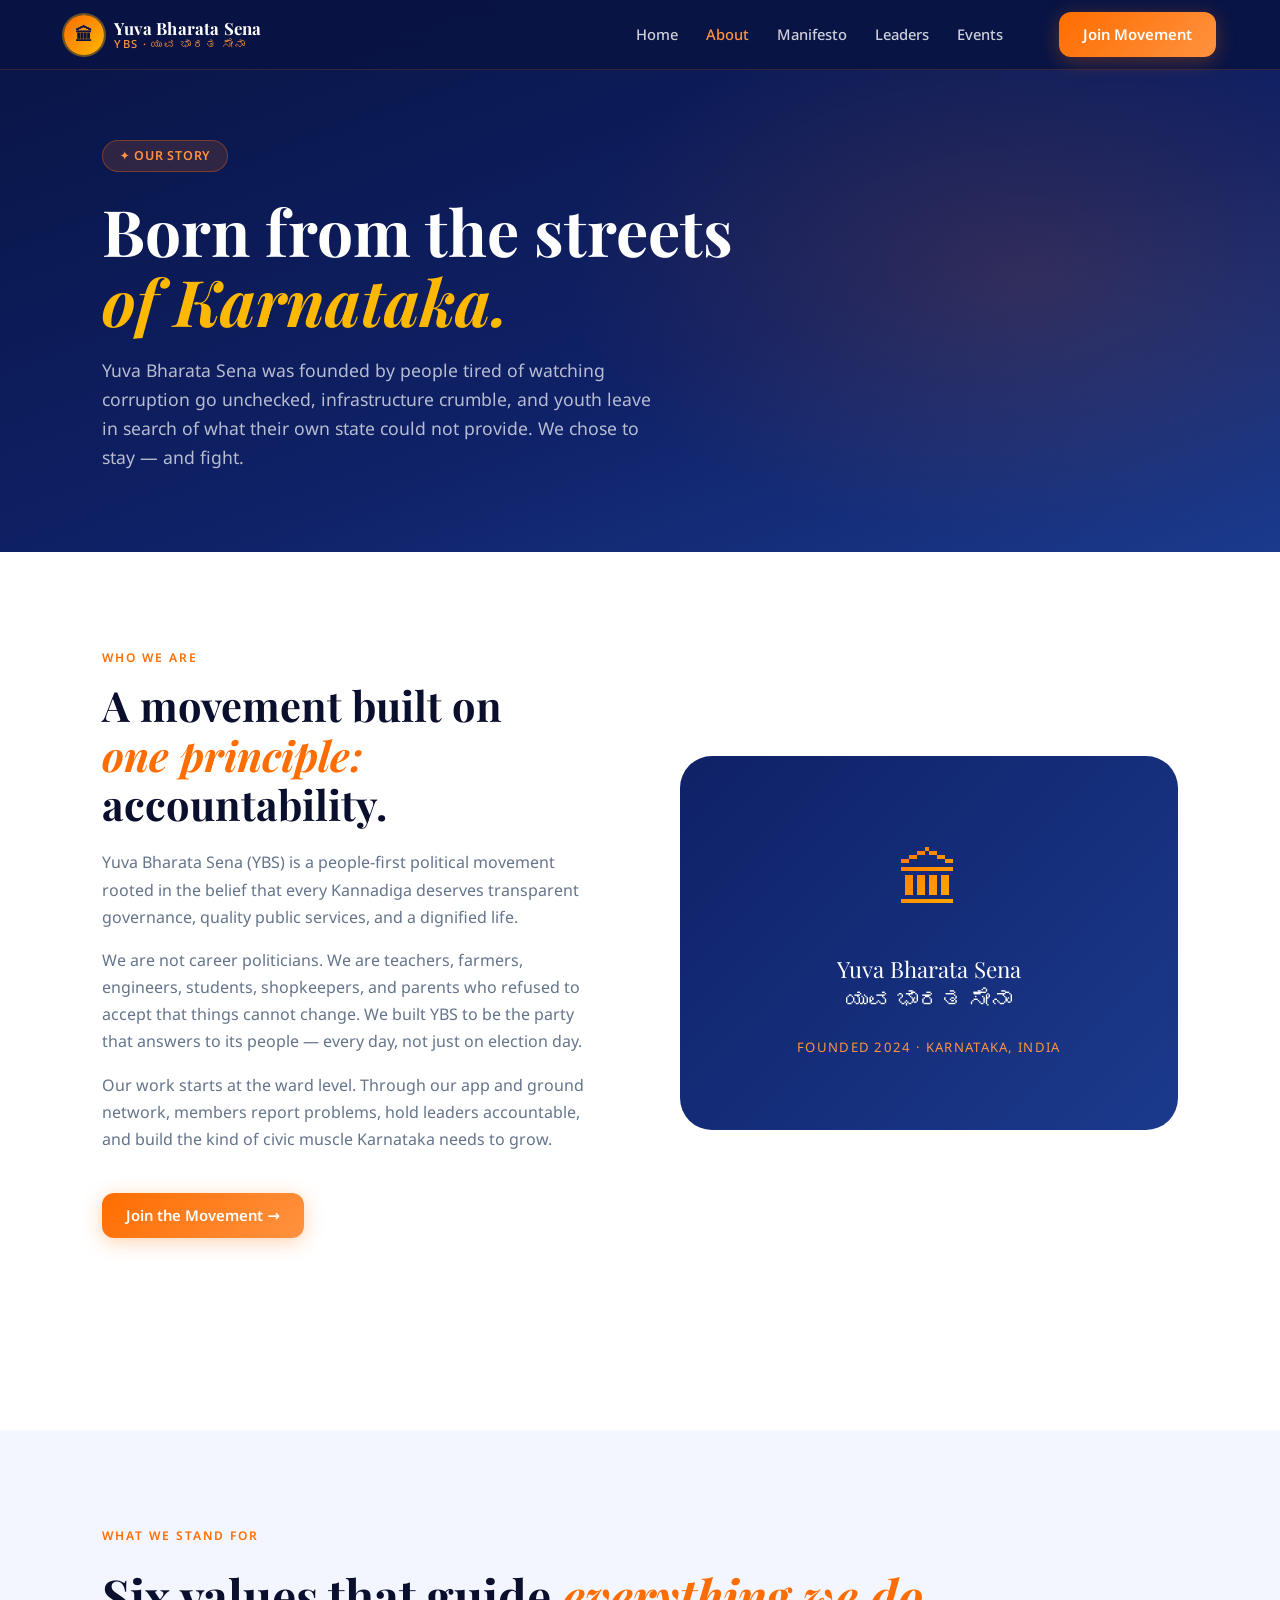
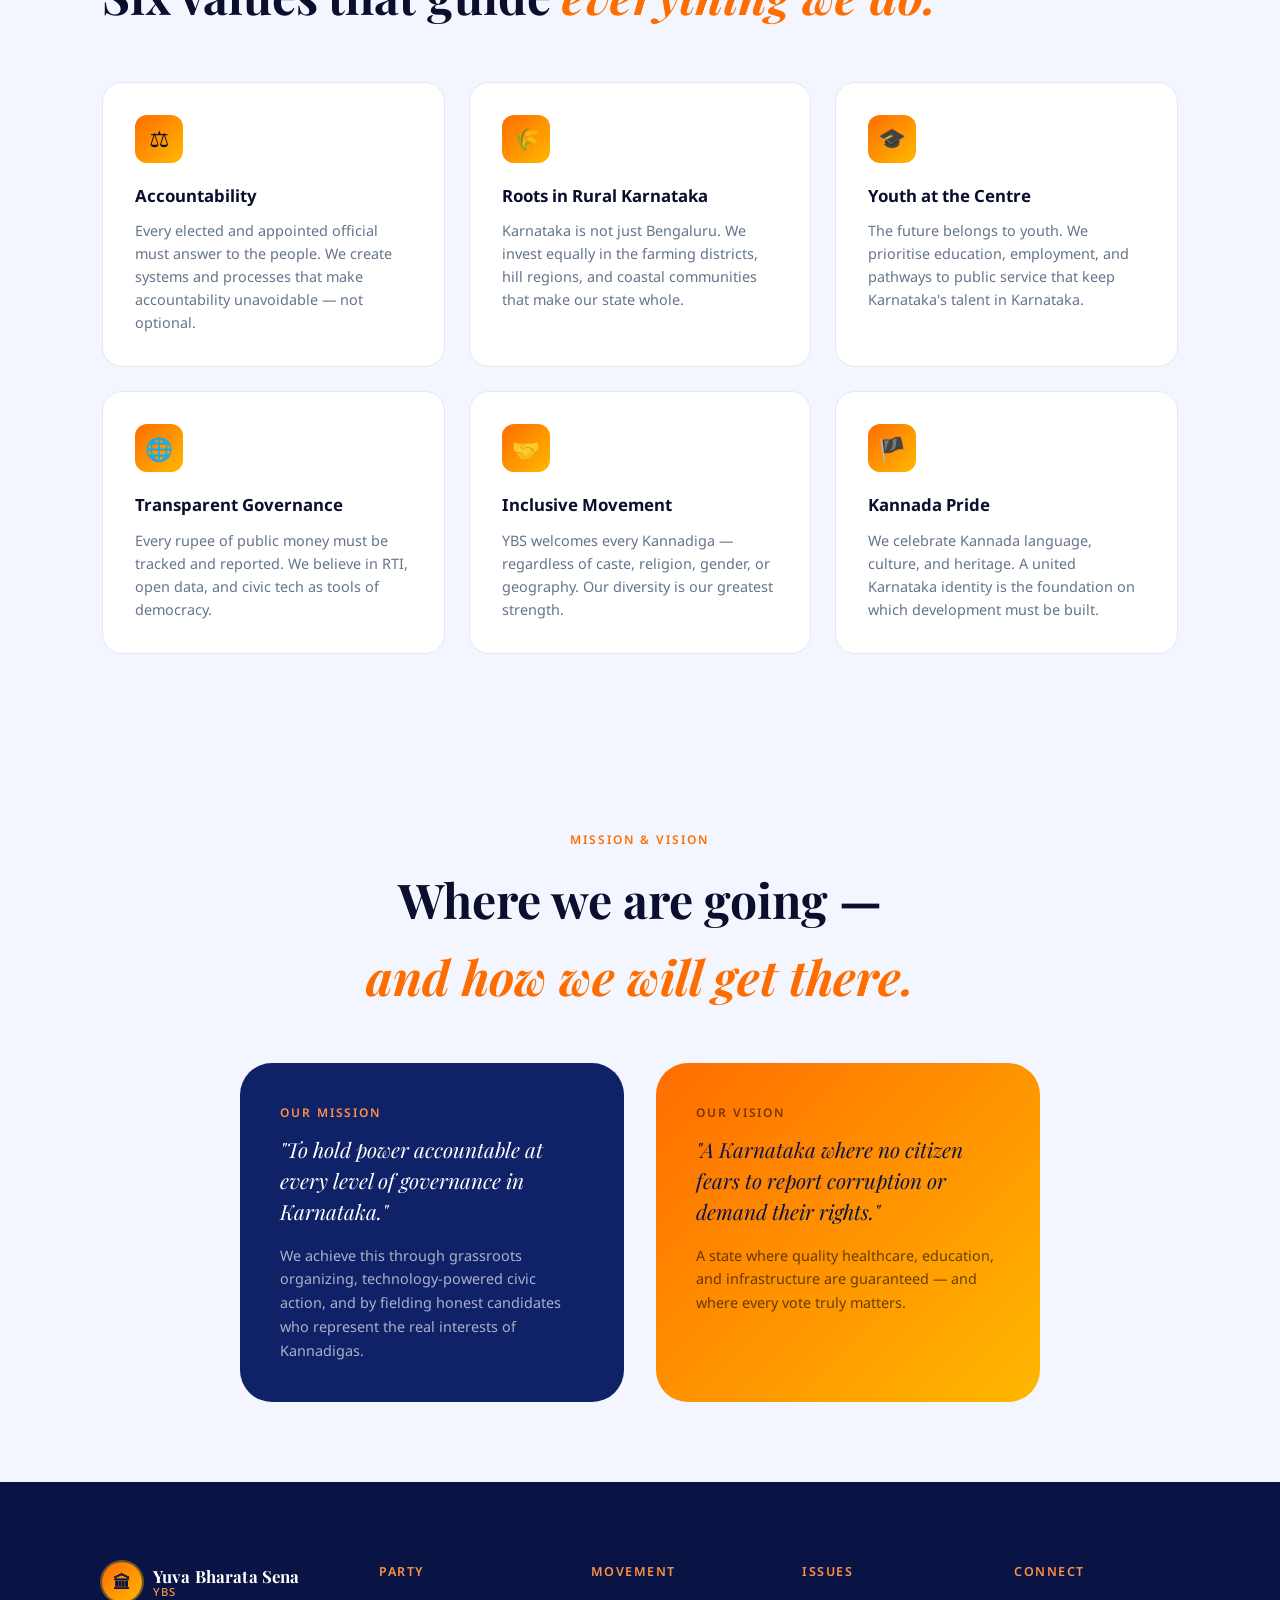
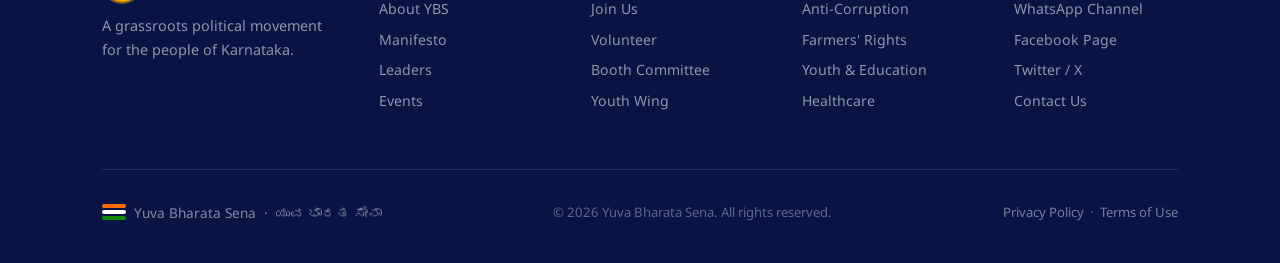
==== docs/about.html @ c2938c95 "Add initial GitHub Pages site for YBS Add README and a complete /docs GitHub Pages site for Yuva Bha" ====
﻿<!DOCTYPE html>
<html lang="en">
<head>
  <meta charset="UTF-8"/>
  <meta name="viewport" content="width=device-width, initial-scale=1.0"/>
  <title>About — Yuva Bharata Sena</title>
  <meta name="description" content="Learn about Yuva Bharata Sena — our history, mission, and the values that make us a different kind of political movement."/>
  <link rel="stylesheet" href="global.css"/>
  <link rel="stylesheet" href="pages.css"/>
  <link rel="preconnect" href="https://fonts.googleapis.com"/>
  <link href="https://fonts.googleapis.com/css2?family=Playfair+Display:ital,wght@0,700;1,400&family=Noto+Sans:wght@300;400;500;600;700&display=swap" rel="stylesheet"/>
</head>
<body>

  <!-- NAV -->
  <nav class="nav" id="mainNav">
    <a href="index.html" class="nav-logo">
      <div class="nav-logo-emblem">🏛</div>
      <div class="nav-logo-text">
        <span class="nav-logo-name">Yuva Bharata Sena</span>
        <span class="nav-logo-abbr">YBS · ಯುವ ಭಾರತ ಸೇನಾ</span>
      </div>
    </a>
    <ul class="nav-links">
      <li><a href="index.html">Home</a></li>
      <li><a href="about.html" class="active">About</a></li>
      <li><a href="manifesto.html">Manifesto</a></li>
      <li><a href="leaders.html">Leaders</a></li>
      <li><a href="events.html">Events</a></li>
    </ul>
    <div class="nav-cta">
      <a href="join.html" class="btn-primary">Join Movement</a>
    </div>
    <button class="hamburger" id="hamburger">&#9776;</button>
  </nav>

  <!-- PAGE HERO -->
  <section class="page-hero">
    <div class="page-hero-content">
      <span class="hero-badge">✦ Our Story</span>
      <h1>Born from the streets<br/><em>of Karnataka.</em></h1>
      <p>Yuva Bharata Sena was founded by people tired of watching corruption go unchecked, infrastructure crumble, and youth leave in search of what their own state could not provide. We chose to stay — and fight.</p>
    </div>
  </section>

  <!-- ABOUT INTRO -->
  <section class="about-section">
    <div class="about-intro">
      <div class="about-intro-text">
        <div class="section-label">Who We Are</div>
        <h2>A movement built on<br/><em>one principle:</em> accountability.</h2>
        <p>Yuva Bharata Sena (YBS) is a people-first political movement rooted in the belief that every Kannadiga deserves transparent governance, quality public services, and a dignified life.</p>
        <p>We are not career politicians. We are teachers, farmers, engineers, students, shopkeepers, and parents who refused to accept that things cannot change. We built YBS to be the party that answers to its people — every day, not just on election day.</p>
        <p>Our work starts at the ward level. Through our app and ground network, members report problems, hold leaders accountable, and build the kind of civic muscle Karnataka needs to grow.</p>
        <a href="join.html" class="btn-primary" style="display:inline-block; margin-top:1.5rem;">Join the Movement →</a>
      </div>
      <div class="about-visual">
        <div class="av-emblem">🏛</div>
        <div class="av-text">Yuva Bharata Sena<br/>ಯುವ ಭಾರತ ಸೇನಾ</div>
        <div class="av-sub">Founded 2024 · Karnataka, India</div>
      </div>
    </div>
  </section>

  <!-- VALUES -->
  <section class="values-section">
    <div class="section-label">What We Stand For</div>
    <h2 class="section-title">Six values that guide <em>everything we do.</em></h2>
    <div class="values-grid">
      <div class="value-card">
        <div class="value-icon">⚖️</div>
        <h4>Accountability</h4>
        <p>Every elected and appointed official must answer to the people. We create systems and processes that make accountability unavoidable — not optional.</p>
      </div>
      <div class="value-card">
        <div class="value-icon">🌾</div>
        <h4>Roots in Rural Karnataka</h4>
        <p>Karnataka is not just Bengaluru. We invest equally in the farming districts, hill regions, and coastal communities that make our state whole.</p>
      </div>
      <div class="value-card">
        <div class="value-icon">🎓</div>
        <h4>Youth at the Centre</h4>
        <p>The future belongs to youth. We prioritise education, employment, and pathways to public service that keep Karnataka's talent in Karnataka.</p>
      </div>
      <div class="value-card">
        <div class="value-icon">🌐</div>
        <h4>Transparent Governance</h4>
        <p>Every rupee of public money must be tracked and reported. We believe in RTI, open data, and civic tech as tools of democracy.</p>
      </div>
      <div class="value-card">
        <div class="value-icon">🤝</div>
        <h4>Inclusive Movement</h4>
        <p>YBS welcomes every Kannadiga — regardless of caste, religion, gender, or geography. Our diversity is our greatest strength.</p>
      </div>
      <div class="value-card">
        <div class="value-icon">🏴</div>
        <h4>Kannada Pride</h4>
        <p>We celebrate Kannada language, culture, and heritage. A united Karnataka identity is the foundation on which development must be built.</p>
      </div>
    </div>
  </section>

  <!-- MISSION & VISION -->
  <section class="about-section" style="background:var(--off-white); padding-top:5rem; padding-bottom:5rem;">
    <div style="max-width:800px; margin:0 auto; text-align:center;">
      <div class="section-label">Mission & Vision</div>
      <h2 class="section-title" style="margin-bottom:3rem;">Where we are going —<br/><em>and how we will get there.</em></h2>
      <div style="display:grid; grid-template-columns:1fr 1fr; gap:2rem;">
        <div style="background:var(--navy); color:var(--white); border-radius:var(--radius-xl); padding:2.5rem; text-align:left;">
          <div style="font-size:.75rem; font-weight:600; letter-spacing:.16em; text-transform:uppercase; color:var(--saffron-light); margin-bottom:.75rem;">Our Mission</div>
          <p style="font-family:var(--font-display); font-size:1.3rem; font-style:italic; line-height:1.5; color:var(--white); margin-bottom:1rem;">"To hold power accountable at every level of governance in Karnataka."</p>
          <p style="font-size:.9rem; color:rgba(255,255,255,.65); line-height:1.65;">We achieve this through grassroots organizing, technology-powered civic action, and by fielding honest candidates who represent the real interests of Kannadigas.</p>
        </div>
        <div style="background:linear-gradient(135deg, var(--saffron) 0%, var(--gold) 100%); border-radius:var(--radius-xl); padding:2.5rem; text-align:left;">
          <div style="font-size:.75rem; font-weight:600; letter-spacing:.16em; text-transform:uppercase; color:rgba(0,0,0,.55); margin-bottom:.75rem;">Our Vision</div>
          <p style="font-family:var(--font-display); font-size:1.3rem; font-style:italic; line-height:1.5; color:var(--navy-dark); margin-bottom:1rem;">"A Karnataka where no citizen fears to report corruption or demand their rights."</p>
          <p style="font-size:.9rem; color:rgba(0,0,0,.60); line-height:1.65;">A state where quality healthcare, education, and infrastructure are guaranteed — and where every vote truly matters.</p>
        </div>
      </div>
    </div>
  </section>

  <!-- FOOTER -->
  <footer class="footer">
    <div class="footer-top">
      <div class="footer-brand">
        <a href="index.html" class="nav-logo">
          <div class="nav-logo-emblem">🏛</div>
          <div class="nav-logo-text">
            <span class="nav-logo-name">Yuva Bharata Sena</span>
            <span class="nav-logo-abbr">YBS</span>
          </div>
        </a>
        <p>A grassroots political movement for the people of Karnataka.</p>
      </div>
      <div class="footer-col">
        <h5>Party</h5>
        <a href="about.html">About YBS</a>
        <a href="manifesto.html">Manifesto</a>
        <a href="leaders.html">Leaders</a>
        <a href="events.html">Events</a>
      </div>
      <div class="footer-col">
        <h5>Movement</h5>
        <a href="join.html">Join Us</a>
        <a href="join.html#volunteer">Volunteer</a>
        <a href="join.html#booth">Booth Committee</a>
        <a href="join.html#youth">Youth Wing</a>
      </div>
      <div class="footer-col">
        <h5>Issues</h5>
        <a href="manifesto.html#corruption">Anti-Corruption</a>
        <a href="manifesto.html#farmers">Farmers' Rights</a>
        <a href="manifesto.html#youth">Youth & Education</a>
        <a href="manifesto.html#health">Healthcare</a>
      </div>
      <div class="footer-col">
        <h5>Connect</h5>
        <a href="#">WhatsApp Channel</a>
        <a href="#">Facebook Page</a>
        <a href="#">Twitter / X</a>
        <a href="#">Contact Us</a>
      </div>
    </div>
    <div class="footer-bottom">
      <div class="footer-flag">
        <div class="flag-stripe"><span></span><span></span><span></span></div>
        Yuva Bharata Sena &nbsp;·&nbsp; ಯುವ ಭಾರತ ಸೇನಾ
      </div>
      <span>© 2026 Yuva Bharata Sena. All rights reserved.</span>
      <div><a href="#">Privacy Policy</a> &nbsp;·&nbsp; <a href="#">Terms of Use</a></div>
    </div>
  </footer>

  <script src="main.js"></script>
</body>
</html>
---- docs/global.css ----
/* ===========================
   Karnataka Vijaya Sena — Global Styles
   =========================== */

*, *::before, *::after { box-sizing: border-box; margin: 0; padding: 0; }

:root {
  /* Brand — Deep Navy + Saffron + Gold */
  --navy:         #0F2167;
  --navy-dark:    #091444;
  --navy-mid:     #1B3A8C;
  --navy-light:   #2A4FA8;
  --saffron:      #FF6D00;
  --saffron-light:#FF9240;
  --saffron-pale: #FFF3EB;
  --gold:         #FFB800;
  --gold-light:   #FFD966;
  --gold-pale:    #FFFBEB;

  /* Neutral */
  --white:        #ffffff;
  --off-white:    #F4F6FF;
  --slate-100:    #f1f5f9;
  --slate-200:    #e2e8f0;
  --slate-300:    #cbd5e1;
  --slate-400:    #94a3b8;
  --slate-500:    #64748b;
  --slate-700:    #334155;
  --slate-900:    #0A0F2E;

  /* Radii */
  --radius-sm:    6px;
  --radius-md:    12px;
  --radius-lg:    20px;
  --radius-xl:    32px;

  /* Shadows */
  --shadow-sm:    0 1px 3px rgba(15,33,103,.07), 0 1px 2px rgba(0,0,0,.04);
  --shadow-md:    0 4px 16px rgba(15,33,103,.12), 0 1px 4px rgba(0,0,0,.06);
  --shadow-lg:    0 12px 40px rgba(15,33,103,.16), 0 4px 12px rgba(0,0,0,.08);
  --shadow-saffron: 0 4px 20px rgba(255,109,0,.30);

  /* Typography */
  --font-display: 'Playfair Display', Georgia, serif;
  --font-body:    'Noto Sans', 'DM Sans', system-ui, sans-serif;

  --transition:   0.22s cubic-bezier(.4,0,.2,1);
}

html { scroll-behavior: smooth; font-size: 16px; }

body {
  font-family: var(--font-body);
  background: var(--white);
  color: var(--slate-900);
  line-height: 1.6;
  -webkit-font-smoothing: antialiased;
}

/* ── Navigation ── */
.nav {
  position: fixed; top: 0; left: 0; right: 0; z-index: 100;
  display: flex; align-items: center; gap: 2rem;
  padding: 0 5vw;
  height: 70px;
  background: rgba(9,20,68,.96);
  backdrop-filter: blur(16px);
  border-bottom: 1px solid rgba(255,109,0,.18);
}

.nav-logo {
  display: flex; align-items: center; gap: .65rem;
  text-decoration: none;
  flex-shrink: 0;
}
.nav-logo-emblem {
  width: 40px; height: 40px;
  background: linear-gradient(135deg, var(--saffron) 0%, var(--gold) 100%);
  border-radius: 50%;
  display: flex; align-items: center; justify-content: center;
  font-size: 1.1rem;
  font-weight: 900;
  color: var(--navy-dark);
  box-shadow: 0 0 0 2px rgba(255,184,0,.4);
  flex-shrink: 0;
}
.nav-logo-text {
  display: flex; flex-direction: column; line-height: 1.1;
}
.nav-logo-name {
  font-family: var(--font-display);
  font-size: 1.05rem;
  font-weight: 700;
  color: var(--white);
  letter-spacing: .01em;
}
.nav-logo-abbr {
  font-size: .7rem;
  font-weight: 500;
  color: var(--saffron-light);
  letter-spacing: .12em;
  text-transform: uppercase;
}

.nav-links {
  list-style: none;
  display: flex; gap: 1.75rem;
  margin-left: auto;
}
.nav-links a {
  text-decoration: none;
  color: rgba(255,255,255,.80);
  font-size: .92rem;
  font-weight: 500;
  transition: color var(--transition);
}
.nav-links a:hover, .nav-links a.active { color: var(--saffron-light); }

.nav-cta {
  display: flex; align-items: center; gap: .75rem;
  margin-left: 1.5rem;
}

/* ── Buttons ── */
.btn-primary {
  display: inline-block;
  background: linear-gradient(135deg, var(--saffron) 0%, var(--saffron-light) 100%);
  color: var(--white);
  padding: .65rem 1.5rem;
  border-radius: var(--radius-md);
  font-weight: 600;
  font-size: .93rem;
  text-decoration: none;
  transition: all var(--transition);
  box-shadow: var(--shadow-saffron);
  border: none;
  cursor: pointer;
}
.btn-primary:hover {
  background: linear-gradient(135deg, var(--saffron-light) 0%, var(--gold) 100%);
  transform: translateY(-2px);
  box-shadow: 0 6px 24px rgba(255,109,0,.40);
}
.btn-primary.btn-lg { padding: .9rem 2.2rem; font-size: 1rem; border-radius: var(--radius-lg); }

.btn-outline {
  display: inline-block;
  color: var(--white);
  border: 1.5px solid rgba(255,255,255,.45);
  padding: .83rem 1.8rem;
  border-radius: var(--radius-lg);
  font-weight: 500;
  font-size: 1rem;
  text-decoration: none;
  transition: all var(--transition);
  background: transparent;
}
.btn-outline:hover {
  background: rgba(255,255,255,.10);
  border-color: var(--saffron-light);
  color: var(--saffron-light);
}

.btn-ghost {
  display: inline-block;
  color: rgba(255,255,255,.75);
  padding: .65rem 1.2rem;
  border-radius: var(--radius-md);
  font-weight: 500;
  font-size: .93rem;
  text-decoration: none;
  transition: color var(--transition), background var(--transition);
}
.btn-ghost:hover { color: var(--white); background: rgba(255,255,255,.10); }

.btn-navy {
  display: inline-block;
  background: var(--navy);
  color: var(--white);
  padding: .65rem 1.5rem;
  border-radius: var(--radius-md);
  font-weight: 600;
  font-size: .93rem;
  text-decoration: none;
  transition: all var(--transition);
  box-shadow: var(--shadow-md);
}
.btn-navy:hover { background: var(--navy-mid); transform: translateY(-1px); }
.btn-navy.btn-lg { padding: .9rem 2.2rem; font-size: 1rem; border-radius: var(--radius-lg); }

/* ── Section shared ── */
.section-label {
  font-size: .75rem;
  font-weight: 600;
  letter-spacing: .16em;
  text-transform: uppercase;
  color: var(--saffron);
  margin-bottom: .75rem;
}
.section-title {
  font-family: var(--font-display);
  font-size: clamp(2rem, 4vw, 3rem);
  font-weight: 700;
  color: var(--slate-900);
  margin-bottom: 1rem;
}
.section-title em {
  font-style: italic;
  color: var(--saffron);
}
.section-sub {
  font-size: 1.05rem;
  color: var(--slate-500);
  max-width: 560px;
  line-height: 1.65;
  margin-bottom: 3rem;
}

/* ── Footer ── */
.footer {
  background: var(--navy-dark);
  color: rgba(255,255,255,.70);
  padding: 5rem 8vw 2.5rem;
}
.footer-top {
  display: grid;
  grid-template-columns: 1.4fr repeat(4, 1fr);
  gap: 3rem;
  padding-bottom: 3rem;
  border-bottom: 1px solid rgba(255,255,255,.10);
  margin-bottom: 2rem;
}
.footer-brand p {
  font-size: .9rem;
  margin-top: .75rem;
  max-width: 220px;
  line-height: 1.6;
  color: rgba(255,255,255,.55);
}
.footer-col h5 {
  font-size: .78rem;
  font-weight: 600;
  letter-spacing: .12em;
  text-transform: uppercase;
  color: var(--saffron-light);
  margin-bottom: 1rem;
}
.footer-col a {
  display: block;
  font-size: .88rem;
  color: rgba(255,255,255,.55);
  text-decoration: none;
  margin-bottom: .5rem;
  transition: color var(--transition);
}
.footer-col a:hover { color: var(--white); }
.footer-bottom {
  display: flex; justify-content: space-between; align-items: center; flex-wrap: wrap; gap: 1rem;
  font-size: .82rem;
  color: rgba(255,255,255,.35);
}
.footer-bottom a { color: rgba(255,255,255,.45); text-decoration: none; transition: color var(--transition); }
.footer-bottom a:hover { color: var(--saffron-light); }
.footer-flag {
  display: flex; align-items: center; gap: .5rem;
  font-size: .85rem;
  color: rgba(255,255,255,.5);
}
.flag-stripe {
  display: flex; flex-direction: column;
  gap: 2px; width: 24px;
}
.flag-stripe span { height: 4px; border-radius: 2px; }
.flag-stripe span:nth-child(1) { background: #FF6D00; }
.flag-stripe span:nth-child(2) { background: #fff; }
.flag-stripe span:nth-child(3) { background: #138808; }

/* ── Hamburger Mobile ── */
.hamburger {
  display: none;
  background: none;
  border: none;
  cursor: pointer;
  font-size: 1.5rem;
  color: var(--white);
  margin-left: auto;
  padding: .25rem;
}

@media (max-width: 860px) {
  .hamburger { display: block; }
  .nav-links, .nav-cta { display: none; }

  .nav.nav-open .nav-links,
  .nav.nav-open .nav-cta {
    display: flex;
    flex-direction: column;
    position: fixed;
    top: 70px; left: 0; right: 0;
    background: var(--navy-dark);
    padding: 1.5rem 2rem;
    gap: 1rem;
    border-bottom: 1px solid rgba(255,109,0,.2);
    z-index: 99;
  }
  .nav.nav-open .nav-cta { top: auto; border-bottom: none; }

  .footer-top {
    grid-template-columns: 1fr 1fr;
  }
  .footer-brand { grid-column: 1 / -1; }
}

@media (max-width: 520px) {
  .footer-top { grid-template-columns: 1fr; }
}

/* ── Animations ── */
@keyframes fadeUp {
  from { opacity: 0; transform: translateY(28px); }
  to   { opacity: 1; transform: translateY(0); }
}
@keyframes fadeIn {
  from { opacity: 0; }
  to   { opacity: 1; }
}
---- docs/pages.css ----
/* ===========================
   KVS — Inner Pages Styles
   =========================== */

/* ── Page Hero ── */
.page-hero {
  padding: 140px 8vw 80px;
  background: linear-gradient(160deg, var(--navy-dark) 0%, var(--navy) 60%, var(--navy-mid) 100%);
  position: relative;
  overflow: hidden;
}
.page-hero::before {
  content: '';
  position: absolute; inset: 0; z-index: 0;
  background: radial-gradient(ellipse 60% 80% at 80% 50%, rgba(255,109,0,.14) 0%, transparent 60%);
}
.page-hero-content { position: relative; z-index: 1; max-width: 720px; }
.page-hero .hero-badge {
  display: inline-flex; align-items: center; gap: .4rem;
  background: rgba(255,109,0,.15);
  color: var(--saffron-light);
  border: 1px solid rgba(255,109,0,.35);
  border-radius: 100px;
  padding: .3rem 1rem;
  font-size: .78rem;
  font-weight: 600;
  letter-spacing: .06em;
  text-transform: uppercase;
  margin-bottom: 1.5rem;
}
.page-hero h1 {
  font-family: var(--font-display);
  font-size: clamp(2.4rem, 5vw, 4rem);
  font-weight: 700;
  color: var(--white);
  line-height: 1.1;
  margin-bottom: 1.25rem;
}
.page-hero h1 em { font-style: italic; color: var(--gold); }
.page-hero p {
  font-size: 1.1rem;
  color: rgba(255,255,255,.70);
  max-width: 560px;
  line-height: 1.65;
}

/* ── About Page ── */
.about-section {
  padding: 6rem 8vw;
  background: var(--white);
}
.about-intro {
  display: grid;
  grid-template-columns: 1fr 1fr;
  gap: 5rem;
  align-items: center;
  margin-bottom: 6rem;
}
.about-intro-text h2 {
  font-family: var(--font-display);
  font-size: clamp(1.8rem, 3.5vw, 2.6rem);
  font-weight: 700;
  margin-bottom: 1.25rem;
  line-height: 1.2;
}
.about-intro-text h2 em { font-style: italic; color: var(--saffron); }
.about-intro-text p {
  font-size: 1rem;
  color: var(--slate-500);
  line-height: 1.7;
  margin-bottom: 1rem;
}
.about-visual {
  background: linear-gradient(135deg, var(--navy) 0%, var(--navy-mid) 100%);
  border-radius: var(--radius-xl);
  aspect-ratio: 4/3;
  display: flex; align-items: center; justify-content: center;
  flex-direction: column;
  gap: 1.5rem;
  padding: 2.5rem;
}
.about-visual .av-emblem {
  font-size: 4rem;
  background: linear-gradient(135deg, var(--saffron), var(--gold));
  -webkit-background-clip: text; -webkit-text-fill-color: transparent;
}
.about-visual .av-text {
  font-family: var(--font-display);
  font-size: 1.4rem;
  color: var(--white);
  text-align: center;
  line-height: 1.3;
}
.about-visual .av-sub {
  font-size: .82rem;
  color: var(--saffron-light);
  letter-spacing: .1em;
  text-transform: uppercase;
}

/* Values grid */
.values-section { padding: 6rem 8vw; background: var(--off-white); }
.values-grid {
  display: grid;
  grid-template-columns: repeat(3, 1fr);
  gap: 1.5rem;
  margin-top: 3rem;
}
.value-card {
  background: var(--white);
  border: 1px solid var(--slate-200);
  border-radius: var(--radius-lg);
  padding: 2rem;
  transition: all var(--transition);
}
.value-card:hover { transform: translateY(-4px); box-shadow: var(--shadow-md); }
.value-icon {
  width: 48px; height: 48px;
  background: linear-gradient(135deg, var(--saffron) 0%, var(--gold) 100%);
  border-radius: var(--radius-md);
  display: flex; align-items: center; justify-content: center;
  font-size: 1.4rem;
  margin-bottom: 1.25rem;
}
.value-card h4 { font-size: 1.05rem; font-weight: 700; margin-bottom: .6rem; }
.value-card p  { font-size: .9rem; color: var(--slate-500); line-height: 1.6; }

/* ── Manifesto Page ── */
.manifesto-section {
  padding: 6rem 8vw;
  background: var(--white);
}
.manifesto-intro {
  max-width: 700px;
  margin: 0 auto 4rem;
  text-align: center;
}
.manifesto-pillars {
  display: grid;
  grid-template-columns: 1fr 1fr;
  gap: 2rem;
  max-width: 1000px;
  margin: 0 auto;
}
.manifesto-pillar {
  background: var(--off-white);
  border: 1px solid var(--slate-200);
  border-left: 4px solid var(--saffron);
  border-radius: var(--radius-md);
  padding: 2rem;
  transition: all var(--transition);
}
.manifesto-pillar:hover { box-shadow: var(--shadow-md); transform: translateX(4px); }
.manifesto-pillar h3 {
  font-size: 1.08rem;
  font-weight: 700;
  margin-bottom: .75rem;
  display: flex; align-items: center; gap: .6rem;
}
.manifesto-pillar h3 .pillar-icon { font-size: 1.3rem; }
.manifesto-pillar ul {
  list-style: none;
  display: flex; flex-direction: column; gap: .5rem;
}
.manifesto-pillar ul li {
  font-size: .9rem;
  color: var(--slate-500);
  padding-left: 1.25rem;
  position: relative;
  line-height: 1.5;
}
.manifesto-pillar ul li::before {
  content: '›';
  position: absolute; left: 0;
  color: var(--saffron);
  font-weight: 700;
}

.five-promises {
  padding: 6rem 8vw;
  background: linear-gradient(160deg, var(--navy-dark) 0%, var(--navy) 100%);
  text-align: center;
}
.five-promises .section-title { color: var(--white); }
.five-promises .section-label { color: var(--saffron-light); }
.promises-row {
  display: grid;
  grid-template-columns: repeat(5, 1fr);
  gap: 1.5rem;
  margin-top: 3rem;
}
.promise-card {
  background: rgba(255,255,255,.06);
  border: 1px solid rgba(255,255,255,.12);
  border-radius: var(--radius-lg);
  padding: 2rem 1.25rem;
  text-align: center;
}
.promise-num {
  font-family: var(--font-display);
  font-size: 2.5rem;
  font-weight: 700;
  color: var(--gold);
  line-height: 1;
  margin-bottom: .75rem;
}
.promise-card h4 { font-size: .95rem; font-weight: 700; color: var(--white); margin-bottom: .5rem; }
.promise-card p  { font-size: .82rem; color: rgba(255,255,255,.55); line-height: 1.5; }

/* ── Leaders Page ── */
.leaders-page-section {
  padding: 6rem 8vw;
  background: var(--white);
}
.leaders-filter-bar {
  display: flex; gap: .75rem; flex-wrap: wrap;
  margin-bottom: 3rem;
}
.filter-btn {
  background: var(--off-white);
  border: 1px solid var(--slate-200);
  color: var(--slate-700);
  padding: .5rem 1.2rem;
  border-radius: 100px;
  font-size: .85rem;
  font-weight: 500;
  cursor: pointer;
  transition: all var(--transition);
}
.filter-btn:hover, .filter-btn.active {
  background: var(--navy);
  color: var(--white);
  border-color: var(--navy);
}
.leaders-full-grid {
  display: grid;
  grid-template-columns: repeat(4, 1fr);
  gap: 1.5rem;
}
.leader-full-card {
  border: 1px solid var(--slate-200);
  border-radius: var(--radius-lg);
  overflow: hidden;
  transition: all var(--transition);
  background: var(--white);
}
.leader-full-card:hover { transform: translateY(-4px); box-shadow: var(--shadow-lg); }
.leader-full-avatar {
  background: linear-gradient(135deg, var(--navy) 0%, var(--navy-mid) 100%);
  aspect-ratio: 1;
  display: flex; align-items: center; justify-content: center;
  font-size: 4rem;
  position: relative;
}
.leader-rank-badge {
  position: absolute; bottom: .75rem; right: .75rem;
  background: var(--gold);
  color: var(--navy-dark);
  font-size: .68rem;
  font-weight: 700;
  padding: .25rem .6rem;
  border-radius: 100px;
  letter-spacing: .05em;
  text-transform: uppercase;
}
.leader-full-info { padding: 1.25rem; }
.leader-full-info h4 { font-size: 1rem; font-weight: 700; margin-bottom: .2rem; }
.leader-full-info .role { font-size: .83rem; color: var(--saffron); font-weight: 600; margin-bottom: .2rem; }
.leader-full-info .district { font-size: .78rem; color: var(--slate-400); }

/* ── Events Page ── */
.events-page-section {
  padding: 6rem 8vw;
  background: var(--white);
}
.events-tabs {
  display: flex; gap: .75rem; margin-bottom: 3rem;
}
.tab-btn {
  background: var(--off-white);
  border: 1px solid var(--slate-200);
  color: var(--slate-700);
  padding: .6rem 1.5rem;
  border-radius: 100px;
  font-size: .9rem;
  font-weight: 500;
  cursor: pointer;
  transition: all var(--transition);
}
.tab-btn.active { background: var(--saffron); color: var(--white); border-color: var(--saffron); }
.events-full-list {
  display: grid;
  grid-template-columns: repeat(3, 1fr);
  gap: 1.5rem;
}
.event-full-card {
  background: var(--white);
  border: 1px solid var(--slate-200);
  border-radius: var(--radius-lg);
  overflow: hidden;
  transition: all var(--transition);
}
.event-full-card:hover { transform: translateY(-3px); box-shadow: var(--shadow-md); }
.event-full-header {
  background: linear-gradient(135deg, var(--navy) 0%, var(--navy-mid) 100%);
  padding: 1.5rem;
  position: relative;
}
.event-full-date {
  font-family: var(--font-display);
  font-size: 1rem;
  color: var(--gold);
  font-weight: 600;
  margin-bottom: .4rem;
}
.event-full-header h3 { font-size: 1.05rem; font-weight: 700; color: var(--white); margin-bottom: .5rem; }
.event-full-header p  { font-size: .85rem; color: rgba(255,255,255,.65); }
.event-full-badge {
  position: absolute; top: 1rem; right: 1rem;
  background: var(--saffron);
  color: var(--white);
  font-size: .7rem;
  font-weight: 700;
  padding: .2rem .65rem;
  border-radius: 100px;
  text-transform: uppercase;
  letter-spacing: .06em;
}
.event-full-body { padding: 1.25rem; }
.event-full-body .meta { display: flex; flex-direction: column; gap: .4rem; }
.event-full-body .meta-item {
  font-size: .84rem; color: var(--slate-500);
  display: flex; align-items: center; gap: .4rem;
}

/* ── Join Page ── */
.join-page-section {
  padding: 6rem 8vw;
  background: var(--white);
}
.join-intro {
  display: grid;
  grid-template-columns: 1fr 1fr;
  gap: 5rem;
  align-items: start;
  margin-bottom: 5rem;
}
.join-form-side h2 {
  font-family: var(--font-display);
  font-size: clamp(1.8rem, 3vw, 2.4rem);
  font-weight: 700;
  margin-bottom: 1rem;
}
.join-form-side h2 em { color: var(--saffron); font-style: italic; }
.join-form-side > p { font-size: 1rem; color: var(--slate-500); margin-bottom: 2rem; line-height: 1.65; }

.join-form { display: flex; flex-direction: column; gap: 1rem; }
.form-group { display: flex; flex-direction: column; gap: .4rem; }
.form-group label { font-size: .85rem; font-weight: 600; color: var(--slate-700); }
.form-group input,
.form-group select,
.form-group textarea {
  padding: .75rem 1rem;
  border: 1.5px solid var(--slate-200);
  border-radius: var(--radius-md);
  font-size: .93rem;
  font-family: var(--font-body);
  color: var(--slate-900);
  background: var(--white);
  transition: border-color var(--transition);
  outline: none;
}
.form-group input:focus,
.form-group select:focus,
.form-group textarea:focus { border-color: var(--saffron); }
.form-group textarea { min-height: 100px; resize: vertical; }
.form-row { display: grid; grid-template-columns: 1fr 1fr; gap: 1rem; }

.join-benefits {
  background: linear-gradient(160deg, var(--navy-dark) 0%, var(--navy) 100%);
  border-radius: var(--radius-xl);
  padding: 2.5rem;
  color: var(--white);
}
.join-benefits h3 {
  font-family: var(--font-display);
  font-size: 1.5rem;
  margin-bottom: 1.75rem;
  color: var(--white);
}
.benefit-list { display: flex; flex-direction: column; gap: 1.25rem; margin-bottom: 2rem; }
.benefit-item { display: flex; gap: 1rem; align-items: flex-start; }
.benefit-icon {
  width: 42px; height: 42px; flex-shrink: 0;
  background: rgba(255,109,0,.20);
  border: 1px solid rgba(255,109,0,.35);
  border-radius: var(--radius-sm);
  display: flex; align-items: center; justify-content: center;
  font-size: 1.2rem;
}
.benefit-text h5 { font-weight: 700; font-size: .95rem; margin-bottom: .2rem; }
.benefit-text p  { font-size: .83rem; color: rgba(255,255,255,.60); line-height: 1.5; }

.join-roles {
  padding: 5rem 8vw;
  background: var(--off-white);
}
.roles-grid {
  display: grid;
  grid-template-columns: repeat(3, 1fr);
  gap: 1.5rem;
  margin-top: 3rem;
}
.role-card {
  background: var(--white);
  border: 1px solid var(--slate-200);
  border-radius: var(--radius-lg);
  padding: 2rem;
  text-align: center;
  transition: all var(--transition);
}
.role-card:hover { transform: translateY(-4px); box-shadow: var(--shadow-md); border-color: var(--saffron); }
.role-icon { font-size: 2.5rem; margin-bottom: 1rem; }
.role-card h4 { font-size: 1rem; font-weight: 700; margin-bottom: .5rem; }
.role-card p  { font-size: .87rem; color: var(--slate-500); line-height: 1.55; }

/* ── Responsive ── */
@media (max-width: 1100px) {
  .values-grid { grid-template-columns: 1fr 1fr; }
  .leaders-full-grid { grid-template-columns: repeat(3, 1fr); }
  .promises-row { grid-template-columns: repeat(3, 1fr); }
}

@media (max-width: 860px) {
  .about-intro { grid-template-columns: 1fr; gap: 2.5rem; }
  .manifesto-pillars { grid-template-columns: 1fr; }
  .leaders-full-grid { grid-template-columns: 1fr 1fr; }
  .events-full-list { grid-template-columns: 1fr 1fr; }
  .join-intro { grid-template-columns: 1fr; gap: 2.5rem; }
  .roles-grid { grid-template-columns: 1fr 1fr; }
  .promises-row { grid-template-columns: 1fr 1fr; }
}

@media (max-width: 620px) {
  .values-grid { grid-template-columns: 1fr; }
  .leaders-full-grid { grid-template-columns: 1fr 1fr; }
  .events-full-list { grid-template-columns: 1fr; }
  .roles-grid { grid-template-columns: 1fr; }
  .promises-row { grid-template-columns: 1fr 1fr; }
  .form-row { grid-template-columns: 1fr; }
}
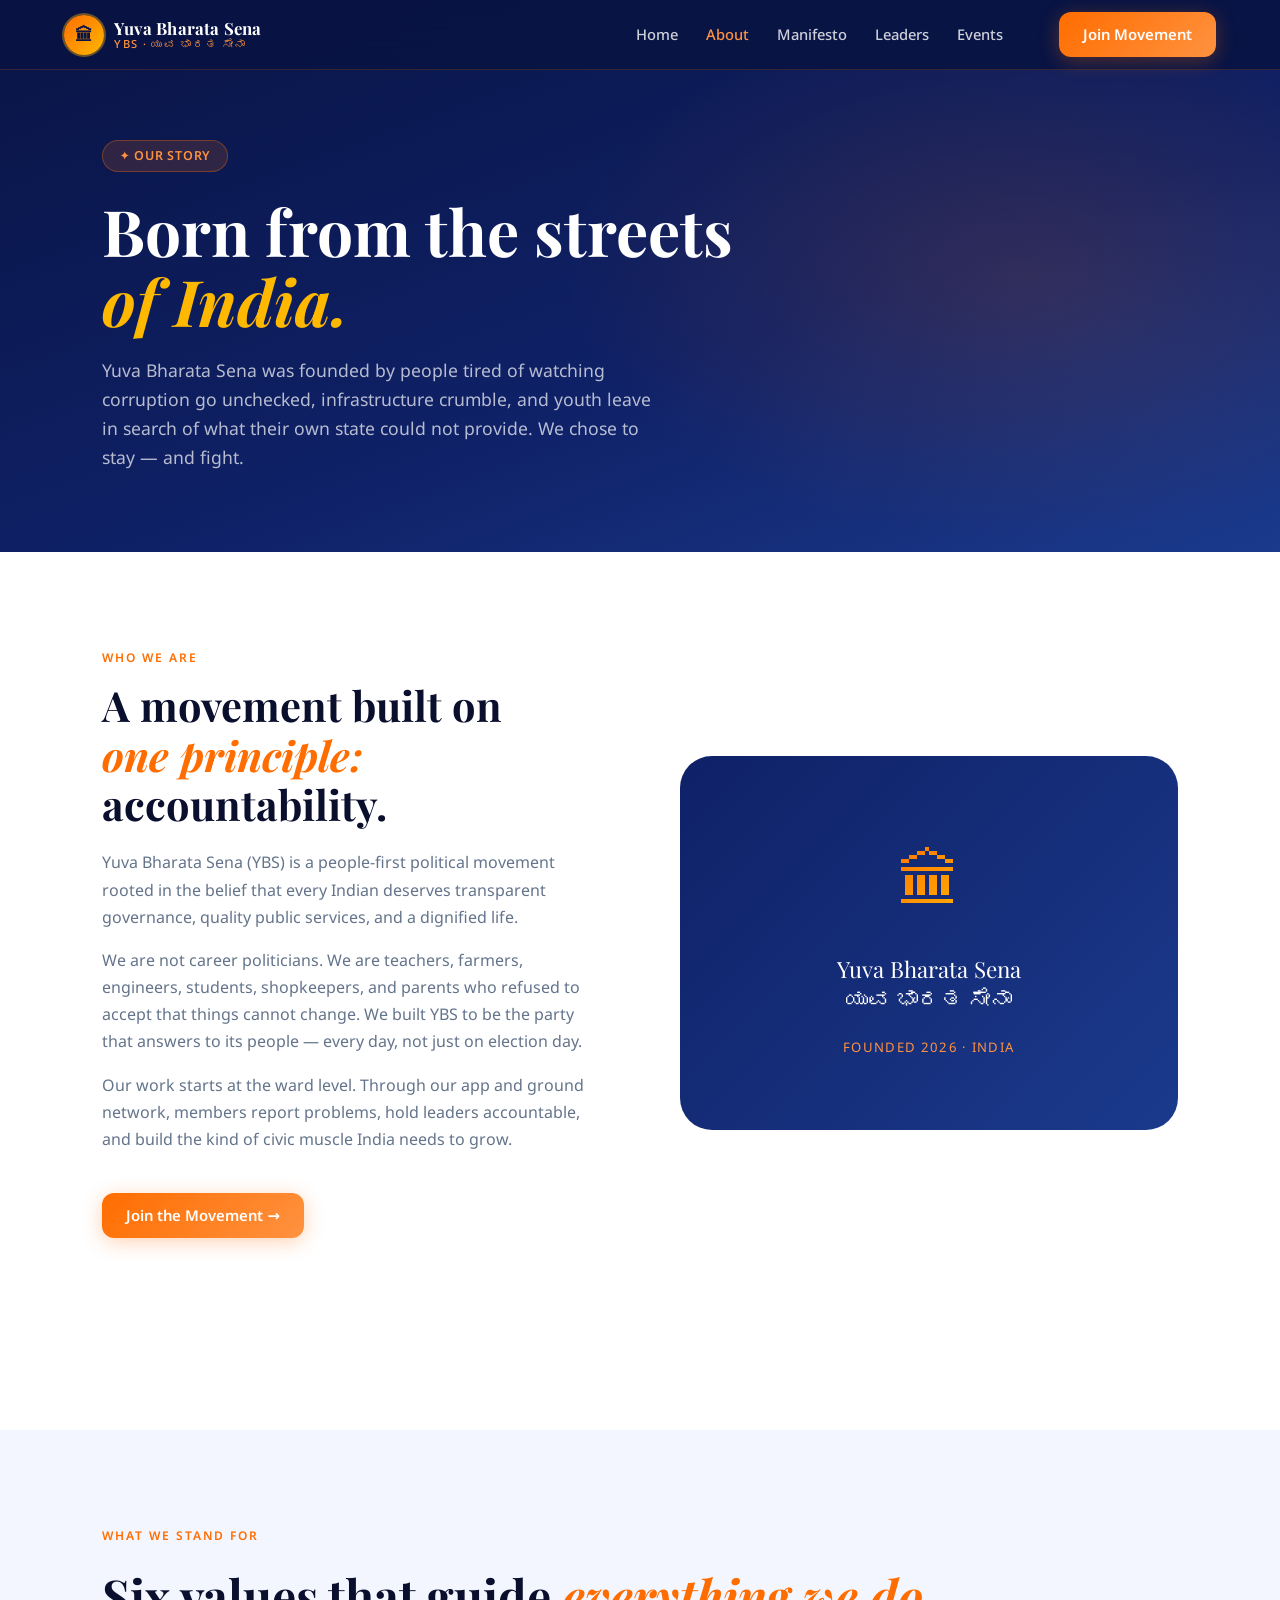
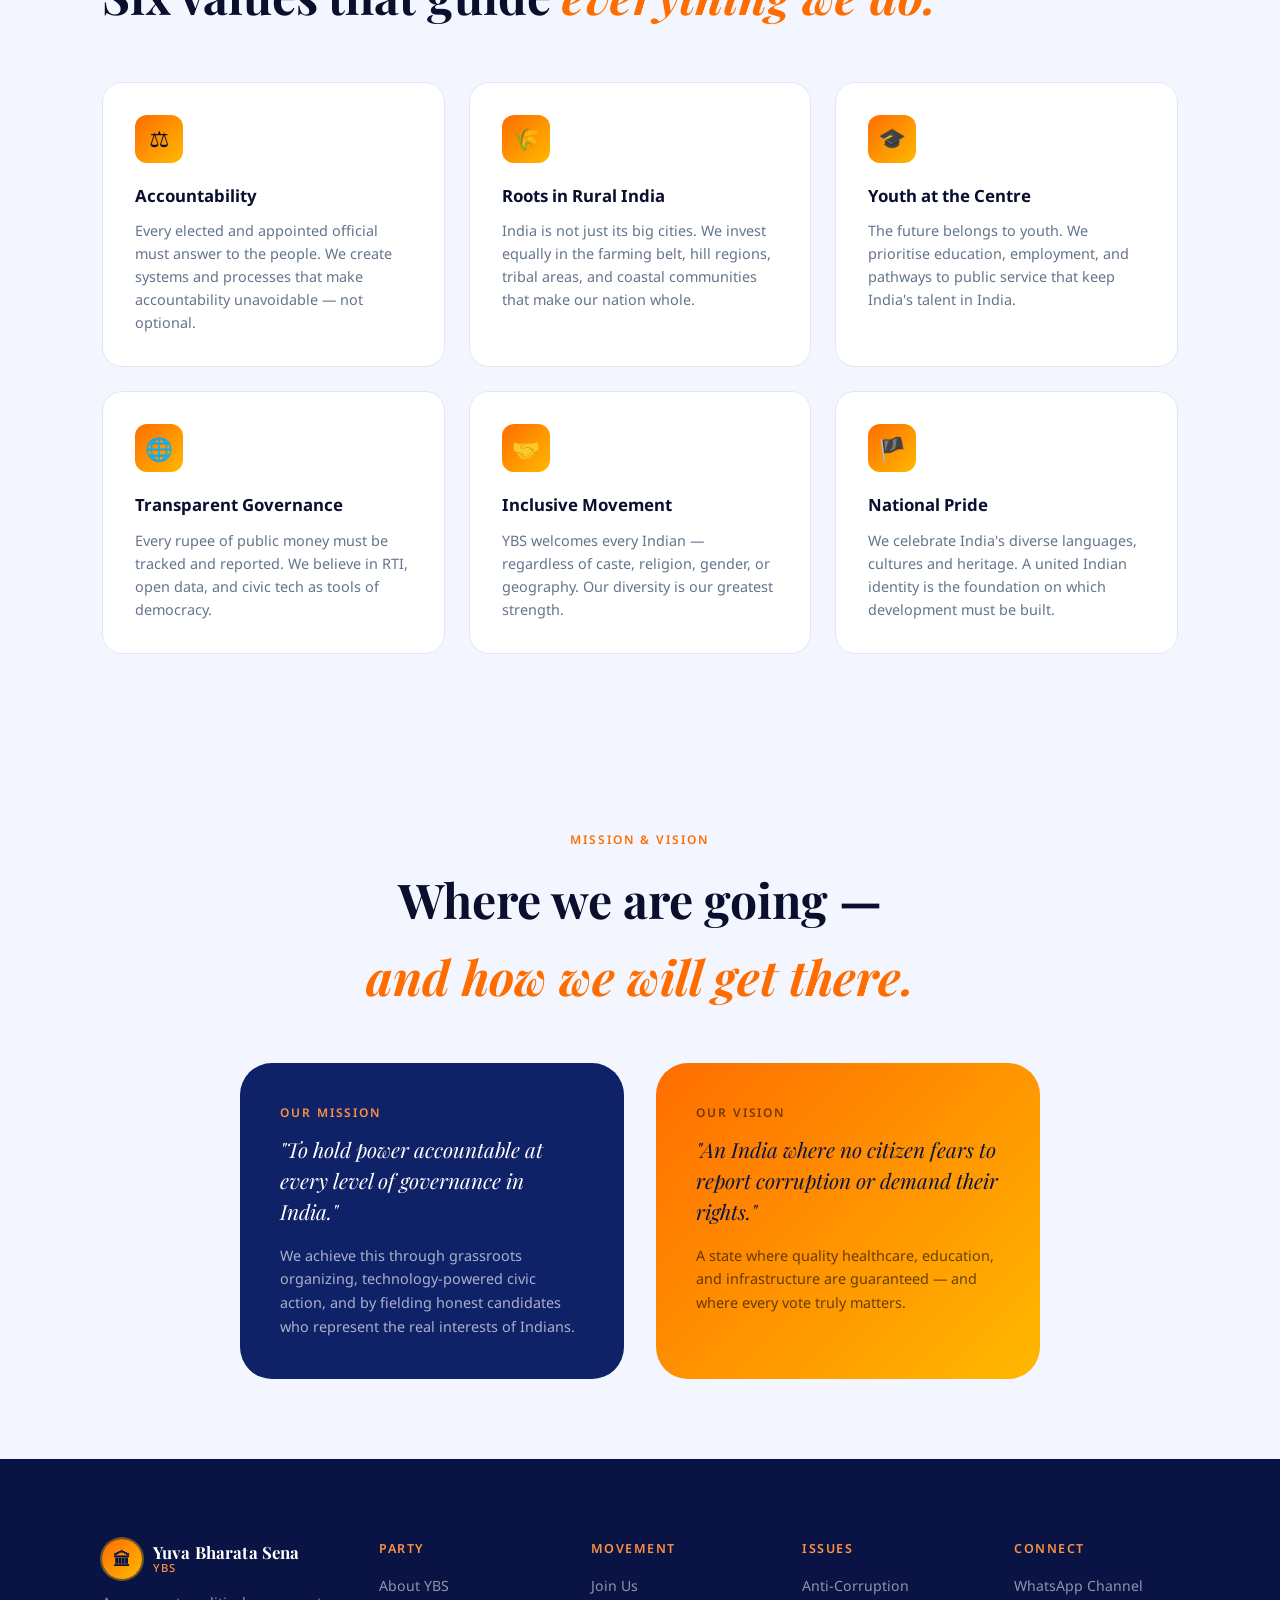
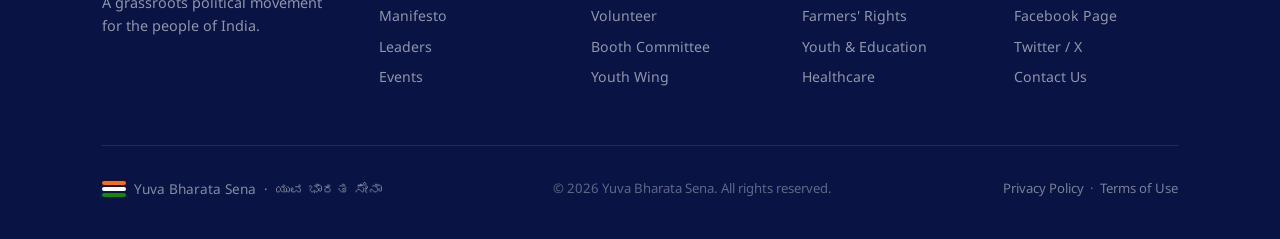
==== commit 42f7e29a: "Convert to national party (all India scope) - Replace all Karnataka-specific refs with India/nationa" ====
--- a/docs/about.html
+++ b/docs/about.html
@@ -38,7 +38,7 @@
   <section class="page-hero">
     <div class="page-hero-content">
       <span class="hero-badge">✦ Our Story</span>
-      <h1>Born from the streets<br/><em>of Karnataka.</em></h1>
+      <h1>Born from the streets<br/><em>of India.</em></h1>
       <p>Yuva Bharata Sena was founded by people tired of watching corruption go unchecked, infrastructure crumble, and youth leave in search of what their own state could not provide. We chose to stay — and fight.</p>
     </div>
   </section>
@@ -49,15 +49,15 @@
       <div class="about-intro-text">
         <div class="section-label">Who We Are</div>
         <h2>A movement built on<br/><em>one principle:</em> accountability.</h2>
-        <p>Yuva Bharata Sena (YBS) is a people-first political movement rooted in the belief that every Kannadiga deserves transparent governance, quality public services, and a dignified life.</p>
+        <p>Yuva Bharata Sena (YBS) is a people-first political movement rooted in the belief that every Indian deserves transparent governance, quality public services, and a dignified life.</p>
         <p>We are not career politicians. We are teachers, farmers, engineers, students, shopkeepers, and parents who refused to accept that things cannot change. We built YBS to be the party that answers to its people — every day, not just on election day.</p>
-        <p>Our work starts at the ward level. Through our app and ground network, members report problems, hold leaders accountable, and build the kind of civic muscle Karnataka needs to grow.</p>
+        <p>Our work starts at the ward level. Through our app and ground network, members report problems, hold leaders accountable, and build the kind of civic muscle India needs to grow.</p>
         <a href="join.html" class="btn-primary" style="display:inline-block; margin-top:1.5rem;">Join the Movement →</a>
       </div>
       <div class="about-visual">
         <div class="av-emblem">🏛</div>
         <div class="av-text">Yuva Bharata Sena<br/>ಯುವ ಭಾರತ ಸೇನಾ</div>
-        <div class="av-sub">Founded 2024 · Karnataka, India</div>
+        <div class="av-sub">Founded 2026 · India</div>
       </div>
     </div>
   </section>
@@ -74,13 +74,13 @@
       </div>
       <div class="value-card">
         <div class="value-icon">🌾</div>
-        <h4>Roots in Rural Karnataka</h4>
-        <p>Karnataka is not just Bengaluru. We invest equally in the farming districts, hill regions, and coastal communities that make our state whole.</p>
+        <h4>Roots in Rural India</h4>
+        <p>India is not just its big cities. We invest equally in the farming belt, hill regions, tribal areas, and coastal communities that make our nation whole.</p>
       </div>
       <div class="value-card">
         <div class="value-icon">🎓</div>
         <h4>Youth at the Centre</h4>
-        <p>The future belongs to youth. We prioritise education, employment, and pathways to public service that keep Karnataka's talent in Karnataka.</p>
+        <p>The future belongs to youth. We prioritise education, employment, and pathways to public service that keep India's talent in India.</p>
       </div>
       <div class="value-card">
         <div class="value-icon">🌐</div>
@@ -90,12 +90,12 @@
       <div class="value-card">
         <div class="value-icon">🤝</div>
         <h4>Inclusive Movement</h4>
-        <p>YBS welcomes every Kannadiga — regardless of caste, religion, gender, or geography. Our diversity is our greatest strength.</p>
+        <p>YBS welcomes every Indian — regardless of caste, religion, gender, or geography. Our diversity is our greatest strength.</p>
       </div>
       <div class="value-card">
         <div class="value-icon">🏴</div>
-        <h4>Kannada Pride</h4>
-        <p>We celebrate Kannada language, culture, and heritage. A united Karnataka identity is the foundation on which development must be built.</p>
+        <h4>National Pride</h4>
+        <p>We celebrate India's diverse languages, cultures and heritage. A united Indian identity is the foundation on which development must be built.</p>
       </div>
     </div>
   </section>
@@ -108,12 +108,12 @@
       <div style="display:grid; grid-template-columns:1fr 1fr; gap:2rem;">
         <div style="background:var(--navy); color:var(--white); border-radius:var(--radius-xl); padding:2.5rem; text-align:left;">
           <div style="font-size:.75rem; font-weight:600; letter-spacing:.16em; text-transform:uppercase; color:var(--saffron-light); margin-bottom:.75rem;">Our Mission</div>
-          <p style="font-family:var(--font-display); font-size:1.3rem; font-style:italic; line-height:1.5; color:var(--white); margin-bottom:1rem;">"To hold power accountable at every level of governance in Karnataka."</p>
-          <p style="font-size:.9rem; color:rgba(255,255,255,.65); line-height:1.65;">We achieve this through grassroots organizing, technology-powered civic action, and by fielding honest candidates who represent the real interests of Kannadigas.</p>
+          <p style="font-family:var(--font-display); font-size:1.3rem; font-style:italic; line-height:1.5; color:var(--white); margin-bottom:1rem;">"To hold power accountable at every level of governance in India."</p>
+          <p style="font-size:.9rem; color:rgba(255,255,255,.65); line-height:1.65;">We achieve this through grassroots organizing, technology-powered civic action, and by fielding honest candidates who represent the real interests of Indians.</p>
         </div>
         <div style="background:linear-gradient(135deg, var(--saffron) 0%, var(--gold) 100%); border-radius:var(--radius-xl); padding:2.5rem; text-align:left;">
           <div style="font-size:.75rem; font-weight:600; letter-spacing:.16em; text-transform:uppercase; color:rgba(0,0,0,.55); margin-bottom:.75rem;">Our Vision</div>
-          <p style="font-family:var(--font-display); font-size:1.3rem; font-style:italic; line-height:1.5; color:var(--navy-dark); margin-bottom:1rem;">"A Karnataka where no citizen fears to report corruption or demand their rights."</p>
+          <p style="font-family:var(--font-display); font-size:1.3rem; font-style:italic; line-height:1.5; color:var(--navy-dark); margin-bottom:1rem;">"An India where no citizen fears to report corruption or demand their rights."</p>
           <p style="font-size:.9rem; color:rgba(0,0,0,.60); line-height:1.65;">A state where quality healthcare, education, and infrastructure are guaranteed — and where every vote truly matters.</p>
         </div>
       </div>
@@ -131,7 +131,7 @@
             <span class="nav-logo-abbr">YBS</span>
           </div>
         </a>
-        <p>A grassroots political movement for the people of Karnataka.</p>
+        <p>A grassroots political movement for the people of India.</p>
       </div>
       <div class="footer-col">
         <h5>Party</h5>
